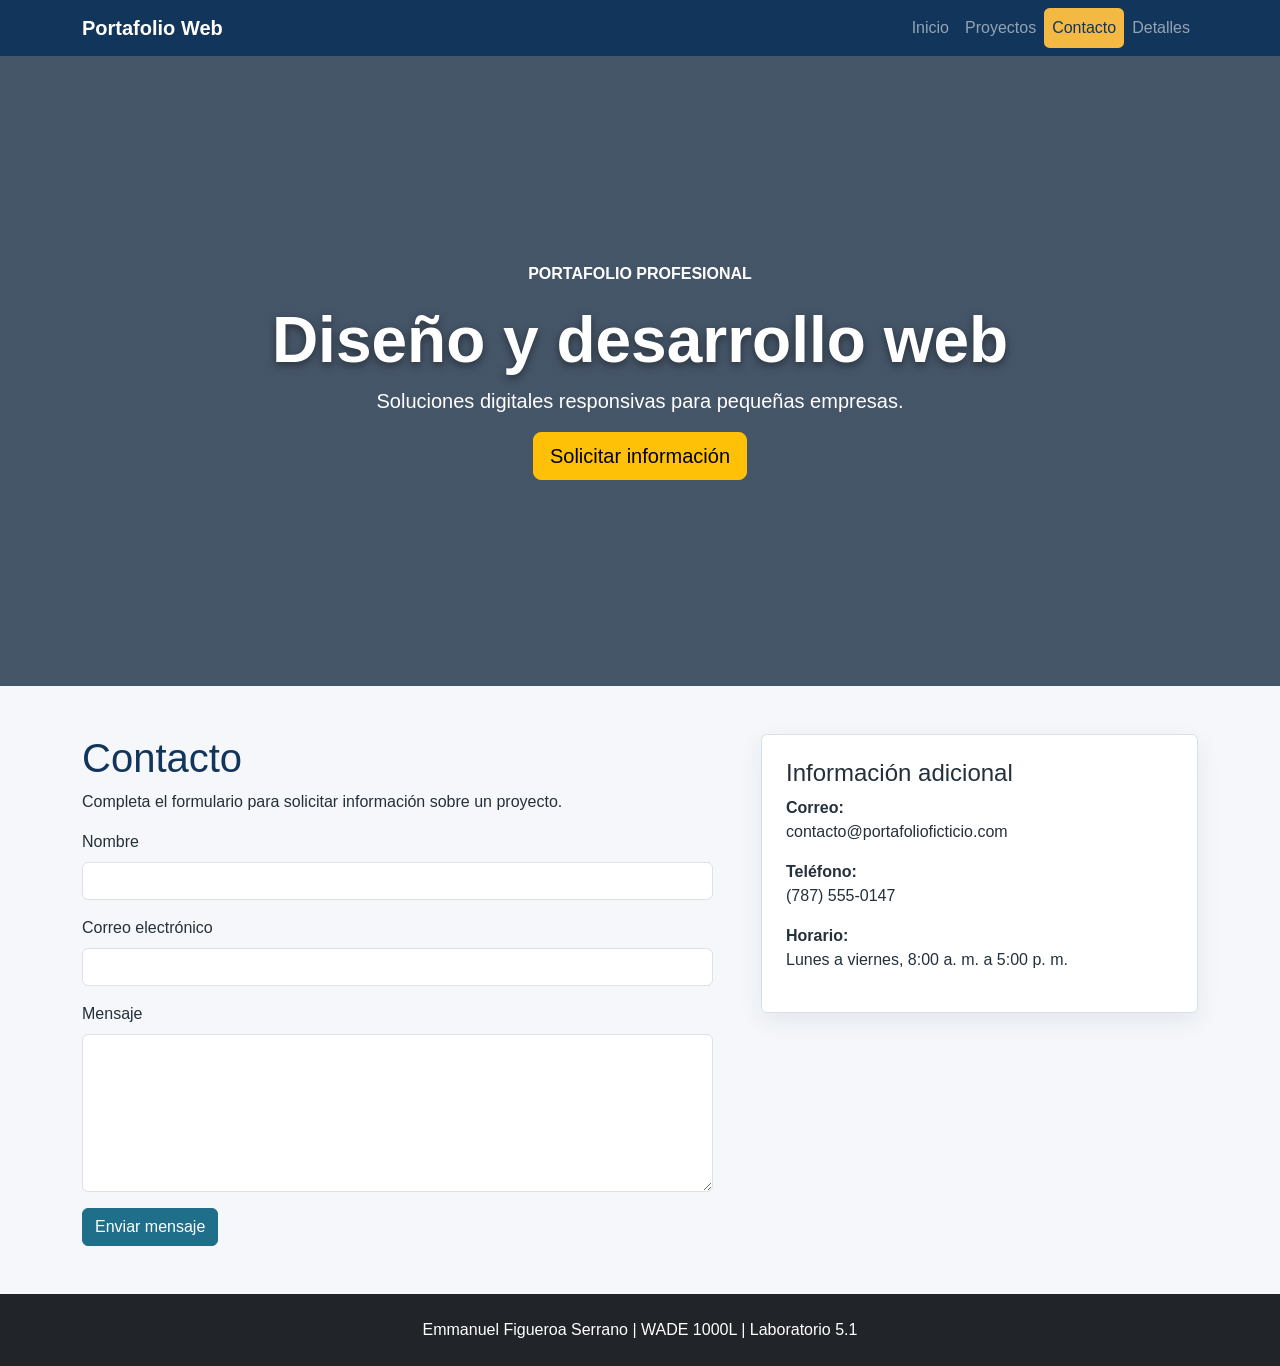
==== contacto.html @ 76f48e78 "WADE_1000L_Tarea_5.1" ====
<!DOCTYPE html>
<html lang="es">
<head>
  <meta charset="UTF-8">

  <!-- Permite que la página se adapte al ancho del dispositivo. -->
  <meta name="viewport" content="width=device-width, initial-scale=1.0">

  <meta name="description" content="Portafolio ficticio de desarrollo web">
  <meta name="author" content="Emmanuel Figueroa Serrano">

  <title>Contacto</title>

  <!-- Biblioteca Bootstrap. -->
  <link
    href="https://cdn.jsdelivr.net/npm/bootstrap@5.3.8/dist/css/bootstrap.min.css"
    rel="stylesheet"
    integrity="sha384-sRIl4kxILFvY47J16cr9ZwB07vP4J8+LH7qKQnuqkuIAvNWLzeN8tE5YBujZqJLB"
    crossorigin="anonymous"
  >

  <!-- Hoja de estilos personalizada. -->
  <link rel="stylesheet" href="css/estilos.css">
</head>

<body>
<!-- Barra de navegación creada con Bootstrap. -->
<nav class="navbar navbar-expand-lg navbar-dark bg-dark">
  <div class="container">
    <a class="navbar-brand" href="index.html">
      Portafolio Web
    </a>

    <!-- Botón que aparece en pantallas pequeñas. -->
    <button
      class="navbar-toggler"
      type="button"
      data-bs-toggle="collapse"
      data-bs-target="#navegacionPrincipal"
      aria-controls="navegacionPrincipal"
      aria-expanded="false"
      aria-label="Mostrar navegación"
    >
      <span class="navbar-toggler-icon"></span>
    </button>

    <!-- Enlaces principales del sitio. -->
    <div class="collapse navbar-collapse" id="navegacionPrincipal">
      <ul class="navbar-nav ms-auto">
        <li class="nav-item">
          <a
            class="nav-link" href="index.html">
          Inicio
        </a>
        </li>

        <li class="nav-item">
          <a class="nav-link" href="proyectos.html">
            Proyectos
          </a>
        </li>

        <li class="nav-link active"
            aria-current="page" href="contacto.html">
            Contacto
          </a>
        </li>
        <li class="nav-item">
          <a class="nav-link" href="detalles.html">
            Detalles
          </a>
        </li>
      </ul>
    </div>
  </div>
</nav>
  <!-- Encabezado principal con imagen de fondo. -->
<header class="hero-inicio d-flex align-items-center text-white">
  <div class="container text-center">
    <p class="text-uppercase fw-bold">Portafolio profesional</p>
    <h1 class="display-3 fw-bold">Diseño y desarrollo web</h1>
    <p class="lead">
      Soluciones digitales responsivas para pequeñas empresas.
    </p>

    <a href="contacto.html" class="btn btn-warning btn-lg">
      Solicitar información
    </a>
  </div>
</header>

<main class="container py-5">
  <div class="row g-5">
    <section class="col-12 col-lg-7">
      <h1>Contacto</h1>

      <p>
        Completa el formulario para solicitar información sobre un proyecto.
      </p>

      <!-- novalidate permite aplicar la validación visual de Bootstrap. -->
      <form class="needs-validation" novalidate>
        <div class="mb-3">
          <label for="nombre" class="form-label">
            Nombre
          </label>

          <input
            type="text"
            class="form-control"
            id="nombre"
            name="nombre"
            required
          >

          <div class="valid-feedback">
            Nombre válido.
          </div>

          <div class="invalid-feedback">
            Escribe tu nombre.
          </div>
        </div>

        <div class="mb-3">
          <label for="correo" class="form-label">
            Correo electrónico
          </label>

          <input
            type="email"
            class="form-control"
            id="correo"
            name="correo"
            required
          >

          <div class="valid-feedback">
            Correo válido.
          </div>

          <div class="invalid-feedback">
            Escribe un correo electrónico válido.
          </div>
        </div>

        <div class="mb-3">
          <label for="mensaje" class="form-label">
            Mensaje
          </label>

          <textarea
            class="form-control"
            id="mensaje"
            name="mensaje"
            rows="6"
            minlength="10"
            required
          ></textarea>

          <div class="valid-feedback">
            Mensaje válido.
          </div>

          <div class="invalid-feedback">
            Escribe un mensaje de al menos diez caracteres.
          </div>
        </div>

        <button type="submit" class="btn btn-primary">
          Enviar mensaje
        </button>
      </form>
    </section>

    <aside class="col-12 col-lg-5">
      <div class="informacion-contacto p-4 rounded">
        <h2 class="h4">Información adicional</h2>

        <p>
          <strong>Correo:</strong><br>
          contacto@portafolioficticio.com
        </p>

        <p>
          <strong>Teléfono:</strong><br>
          (787) 555-0147
        </p>

        <p>
          <strong>Horario:</strong><br>
          Lunes a viernes, 8:00 a. m. a 5:00 p. m.
        </p>
      </div>
    </aside>
  </div>
</main>

<footer class="bg-dark text-white text-center py-4">
  <div class="container">
    <p class="mb-0">
      Emmanuel Figueroa Serrano | WADE 1000L | Laboratorio 5.1
    </p>
  </div>
</footer>

  <!-- JavaScript de Bootstrap. -->
  <script
    src="https://cdn.jsdelivr.net/npm/bootstrap@5.3.8/dist/js/bootstrap.bundle.min.js"
    integrity="sha384-FKyoEForCGlyvwx9Hj09JcYn3nv7wiPVlz7YYwJrWVcXK/BmnVDxM+D2scQbITxI"
    crossorigin="anonymous">
  </script>

  <script src="js/validacion"></script>
</body>
</html>
---- css/estilos.css ----
/* Colores personalizados del proyecto. */
:root {
  --azul-principal: #12355b;
  --azul-secundario: #1f6f8b;
  --amarillo: #f4b942;
  --fondo-claro: #f5f7fa;
  --texto: #24303a;
  --blanco: #ffffff;
}

* {
  box-sizing: border-box;
}

html {
  scroll-behavior: smooth;
}

body {
  color: var(--texto);
  font-family: Arial, Helvetica, sans-serif;
  background-color: var(--fondo-claro);
}

/* Personalización de la navegación Bootstrap. */
.navbar {
  background-color: var(--azul-principal) !important;
}

.navbar-brand {
  font-weight: 700;
}

.nav-link {
  border-radius: 0.35rem;
}

.nav-link:hover,
.nav-link:focus,
.nav-link.active {
  color: var(--azul-principal) !important;
  background-color: var(--amarillo);
}

/* Encabezado con imagen de fondo solicitado en la rúbrica. */
.hero-inicio {
  min-height: 70vh;
  background:
    linear-gradient(rgba(10, 31, 55, 0.75), rgba(10, 31, 55, 0.75)),
    url("../imagenes/portada.jpg") center/cover no-repeat;
}

.hero-inicio h1 {
  text-shadow: 0 3px 8px rgba(0, 0, 0, 0.45);
}

h1,
h2,
h3 {
  color: var(--azul-principal);
}

.hero-inicio h1,
.hero-inicio p,
.seccion-contacto h2 {
  color: var(--blanco);
}

.btn-primary {
  color: var(--blanco);
  border-color: var(--azul-secundario);
  background-color: var(--azul-secundario);
}

.btn-primary:hover,
.btn-primary:focus {
  border-color: var(--azul-principal);
  background-color: var(--azul-principal);
}

.seccion-contacto {
  background-color: var(--azul-secundario);
}

.card {
  border: 0;
  transition: transform 0.2s ease, box-shadow 0.2s ease;
}

.card:hover {
  transform: translateY(-5px);
  box-shadow: 0 1rem 2rem rgba(18, 53, 91, 0.18) !important;
}

.card-img-top {
  height: 220px;
  object-fit: cover;
}

.proyecto-detalle,
.informacion-contacto {
  border: 1px solid #d8e0e7;
  background-color: var(--blanco);
  box-shadow: 0 0.5rem 1.5rem rgba(18, 53, 91, 0.08);
}

footer {
  margin-top: auto;
}

/* Ajustes adicionales para teléfonos. */
@media (max-width: 576px) {
  .hero-inicio {
    min-height: 60vh;
  }

  .hero-inicio h1 {
    font-size: 2.3rem;
  }

  .card-img-top {
    height: 190px;
  }
}
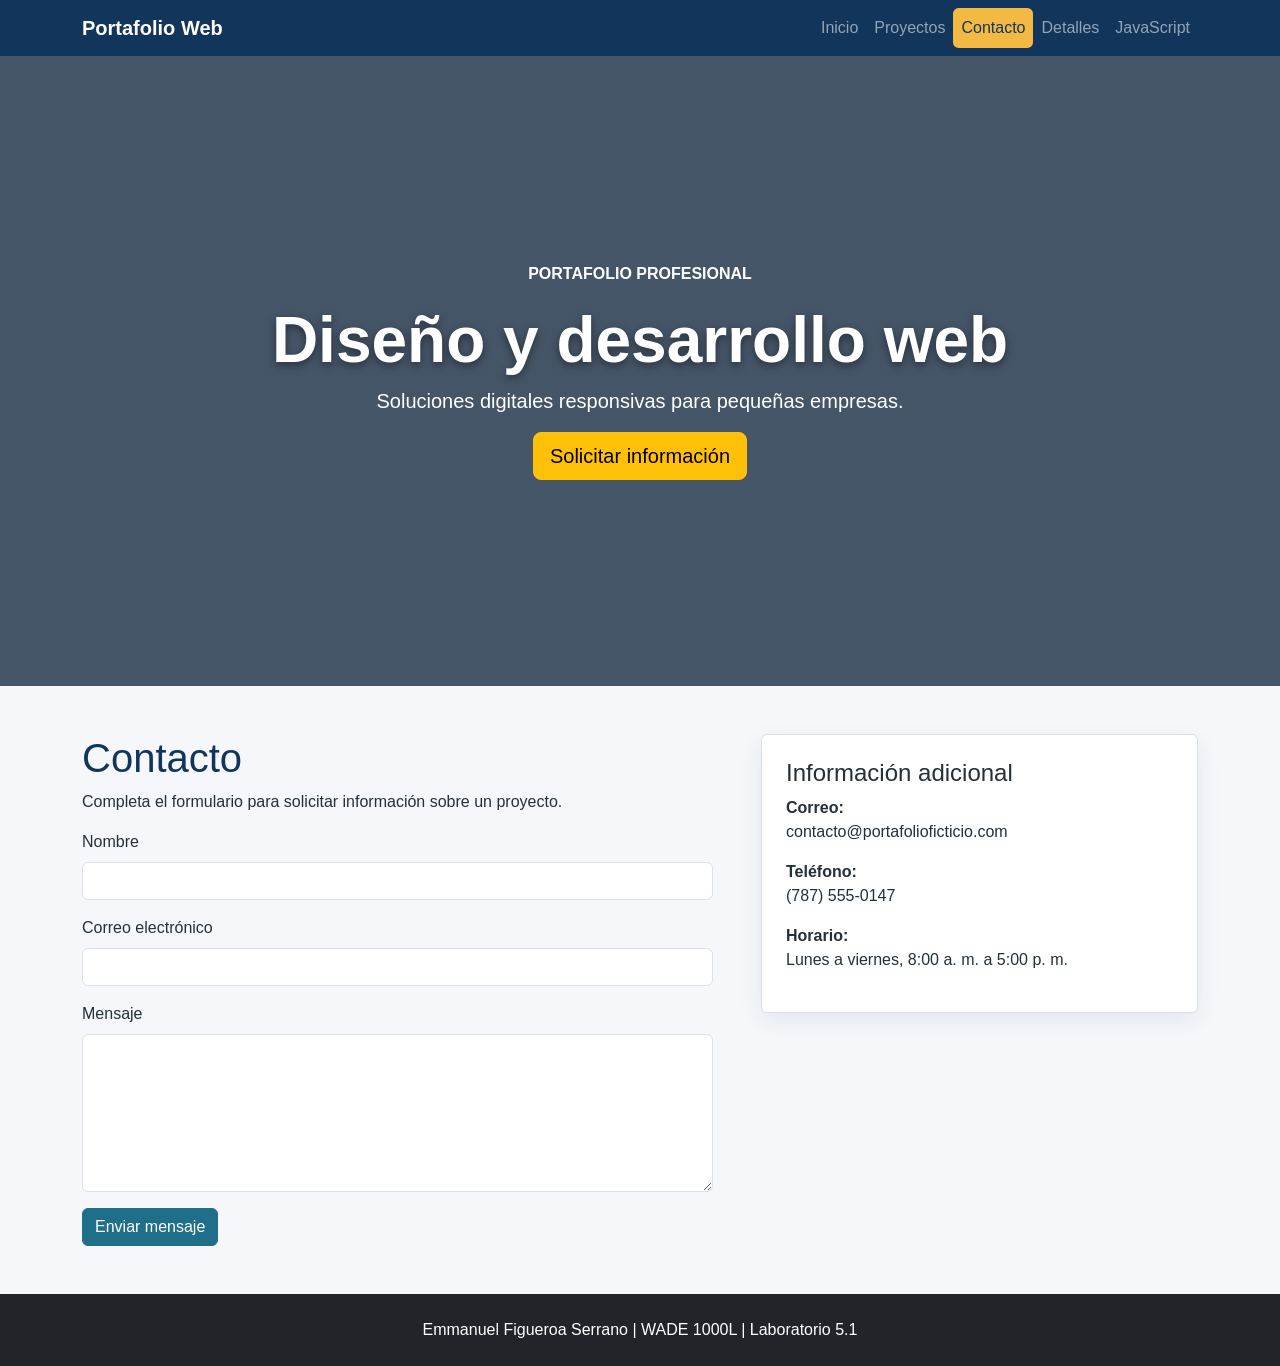
==== commit 5078858d: "Tarea_6.1" ====
--- a/contacto.html
+++ b/contacto.html
@@ -70,6 +70,11 @@
             Detalles
           </a>
         </li>
+        <li class="nav-item">
+          <a class="nav-link" href="laboratorio_js.html">
+            JavaScript
+          </a>
+        </li>
       </ul>
     </div>
   </div>
--- a/css/estilos.css
+++ b/css/estilos.css
@@ -6,6 +6,7 @@
   --fondo-claro: #f5f7fa;
   --texto: #24303a;
   --blanco: #ffffff;
+  --darkgrey: #A9A9A9;
 }
 
 * {
@@ -104,6 +105,41 @@
   box-shadow: 0 0.5rem 1.5rem rgba(18, 53, 91, 0.08);
 }
 
+/* Selector de ID aplicado a una sección única. */
+#acerca {
+  border-bottom: 5px solid var(--amarillo);
+  background-color: var(--darkgrey);
+}
+
+/* Selector de elemento. */
+body {
+  color: var(--texto);
+  font-family: Arial, Helvetica, sans-serif;
+  background-color: var(--fondo-claro);
+}
+
+/* Selector de clase. */
+.proyecto-detalle {
+  border: 1px solid #d8e0e7;
+  background-color: var(--blanco);
+}
+
+/* Selector de ID. */
+#acerca-de-mi {
+  border-bottom: 5px solid var(--amarillo);
+}
+
+/* Modelo de caja: contenido, relleno, borde y margen. */
+.servicio {
+  height: 100%;
+  margin: 0.5rem;
+  padding: 1.5rem;
+  border: 3px solid var(--azul-secundario);
+  border-radius: 0.75rem;
+  background-color: var(--blanco);
+  box-shadow: 0 0.5rem 1rem rgba(18, 53, 91, 0.12);
+}
+
 footer {
   margin-top: auto;
 }
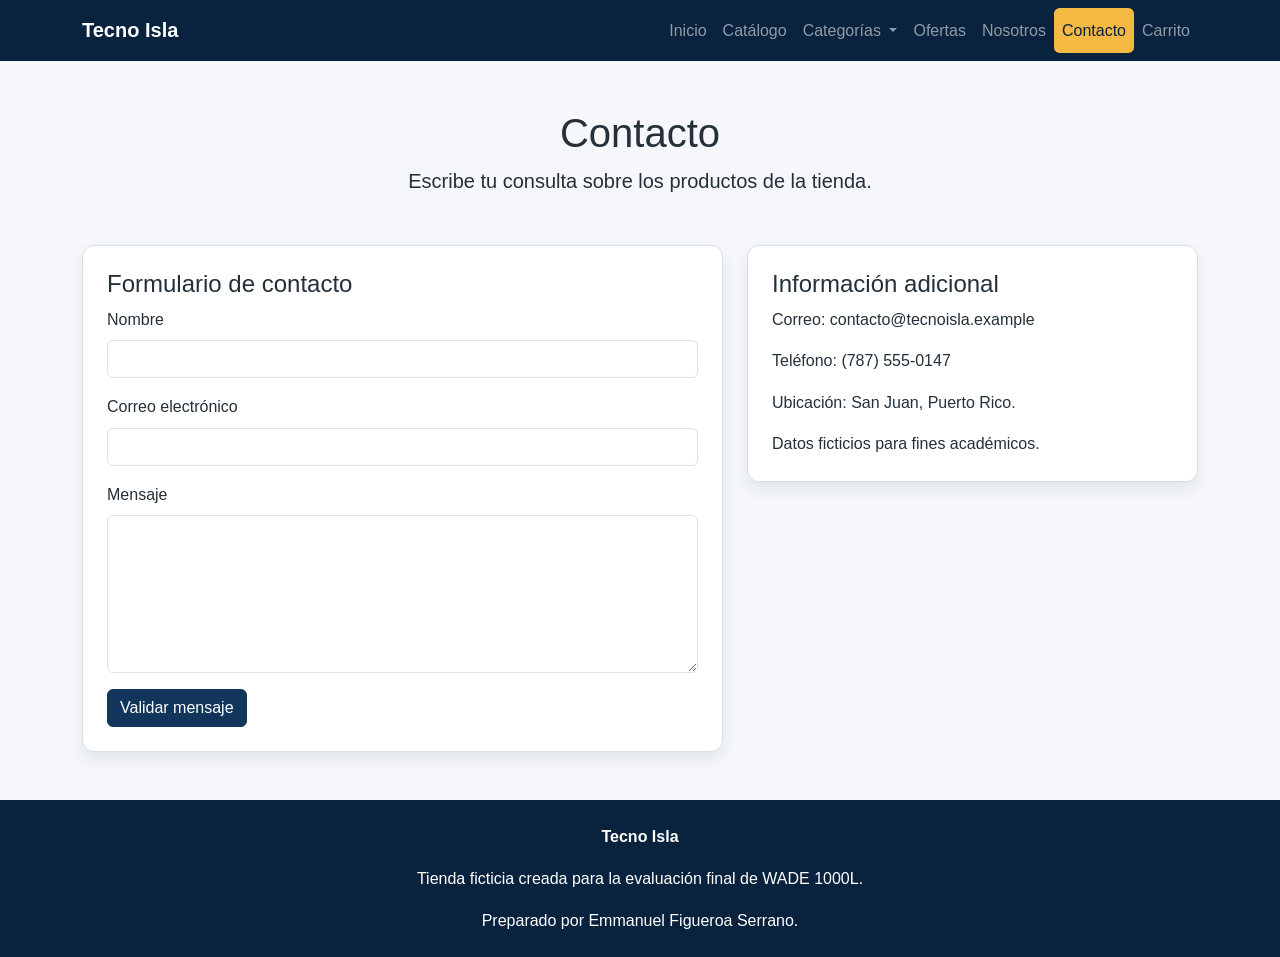
==== commit 9769ef2d: "WADE_1000L_Tarea_7.1" ====
--- a/contacto.html
+++ b/contacto.html
@@ -2,16 +2,17 @@
 <html lang="es">
 <head>
   <meta charset="UTF-8">
-
-  <!-- Permite que la página se adapte al ancho del dispositivo. -->
   <meta name="viewport" content="width=device-width, initial-scale=1.0">
 
-  <meta name="description" content="Portafolio ficticio de desarrollo web">
+  <meta
+    name="description"
+    content="Tecno Isla, tienda ficticia de accesorios tecnológicos."
+  >
   <meta name="author" content="Emmanuel Figueroa Serrano">
 
-  <title>Contacto</title>
-
-  <!-- Biblioteca Bootstrap. -->
+  <title>Contacto | Tecno Isla</title>
+
+  <!-- Bootstrap proporciona componentes y columnas responsivas. -->
   <link
     href="https://cdn.jsdelivr.net/npm/bootstrap@5.3.8/dist/css/bootstrap.min.css"
     rel="stylesheet"
@@ -19,203 +20,323 @@
     crossorigin="anonymous"
   >
 
-  <!-- Hoja de estilos personalizada. -->
+  <!-- Los estilos propios se cargan después de Bootstrap. -->
   <link rel="stylesheet" href="css/estilos.css">
+
+  <!-- defer ejecuta el archivo después de procesar el HTML. -->
+  <script src="js/tienda.js" defer></script>
+  <script src="js/validacion.js" defer></script>
 </head>
 
 <body>
-<!-- Barra de navegación creada con Bootstrap. -->
-<nav class="navbar navbar-expand-lg navbar-dark bg-dark">
-  <div class="container">
-    <a class="navbar-brand" href="index.html">
-      Portafolio Web
-    </a>
-
-    <!-- Botón que aparece en pantallas pequeñas. -->
-    <button
-      class="navbar-toggler"
-      type="button"
-      data-bs-toggle="collapse"
-      data-bs-target="#navegacionPrincipal"
-      aria-controls="navegacionPrincipal"
-      aria-expanded="false"
-      aria-label="Mostrar navegación"
+  <a class="enlace-salto" href="#contenido">
+    Saltar al contenido
+  </a>
+
+  <!-- header agrupa la identidad y la navegación de la tienda. -->
+  <header>
+    <nav
+      class="navbar navbar-expand-lg navbar-dark navegacion-tienda"
+      aria-label="Navegación principal"
     >
-      <span class="navbar-toggler-icon"></span>
-    </button>
-
-    <!-- Enlaces principales del sitio. -->
-    <div class="collapse navbar-collapse" id="navegacionPrincipal">
-      <ul class="navbar-nav ms-auto">
-        <li class="nav-item">
-          <a
-            class="nav-link" href="index.html">
-          Inicio
+      <div class="container">
+        <a class="navbar-brand fw-bold" href="index.html">
+          Tecno Isla
         </a>
-        </li>
-
-        <li class="nav-item">
-          <a class="nav-link" href="proyectos.html">
-            Proyectos
-          </a>
-        </li>
-
-        <li class="nav-link active"
-            aria-current="page" href="contacto.html">
-            Contacto
-          </a>
-        </li>
-        <li class="nav-item">
-          <a class="nav-link" href="detalles.html">
-            Detalles
-          </a>
-        </li>
-        <li class="nav-item">
-          <a class="nav-link" href="laboratorio_js.html">
-            JavaScript
-          </a>
-        </li>
-      </ul>
-    </div>
-  </div>
-</nav>
-  <!-- Encabezado principal con imagen de fondo. -->
-<header class="hero-inicio d-flex align-items-center text-white">
-  <div class="container text-center">
-    <p class="text-uppercase fw-bold">Portafolio profesional</p>
-    <h1 class="display-3 fw-bold">Diseño y desarrollo web</h1>
+
+        <button
+          class="navbar-toggler"
+          type="button"
+          data-bs-toggle="collapse"
+          data-bs-target="#menuPrincipal"
+          aria-controls="menuPrincipal"
+          aria-expanded="false"
+          aria-label="Mostrar navegación"
+        >
+          <span class="navbar-toggler-icon"></span>
+        </button>
+
+        <div class="collapse navbar-collapse" id="menuPrincipal">
+          <ul class="navbar-nav ms-auto">
+            <li class="nav-item">
+              <a
+                class="nav-link"
+                href="index.html"
+              >
+                Inicio
+              </a>
+            </li>
+
+            <li class="nav-item">
+              <a class="nav-link" href="catalogo.html">
+                Catálogo
+              </a>
+            </li>
+
+            <li class="nav-item dropdown">
+              <button
+                class="nav-link dropdown-toggle"
+                type="button"
+                data-bs-toggle="dropdown"
+                aria-expanded="false"
+              >
+                Categorías
+              </button>
+
+              <ul class="dropdown-menu">
+                <li>
+                  <a class="dropdown-item" href="audifonos.html">
+                    Audífonos
+                  </a>
+                </li>
+                <li>
+                  <a class="dropdown-item" href="teclados.html">
+                    Teclados
+                  </a>
+                </li>
+                <li>
+                  <a class="dropdown-item" href="ratones.html">
+                    Ratones
+                  </a>
+                </li>
+                <li>
+                  <a class="dropdown-item" href="monitores.html">
+                    Monitores
+                  </a>
+                </li>
+                <li>
+                  <a class="dropdown-item" href="accesorios.html">
+                    Accesorios
+                  </a>
+                </li>
+              </ul>
+            </li>
+
+            <li class="nav-item">
+              <a class="nav-link" href="ofertas.html">
+                Ofertas
+              </a>
+            </li>
+
+            <li class="nav-item">
+              <a class="nav-link" href="nosotros.html">
+                Nosotros
+              </a>
+            </li>
+
+            <li>
+               <a 
+                class="nav-link active"
+                aria-current="page"
+                href="contacto.html">
+                Contacto
+              </a>
+            </li>
+
+            <li class="nav-item">
+              <a class="nav-link" href="carrito.html">
+                Carrito
+              </a>
+            </li>
+          </ul>
+        </div>
+      </div>
+    </nav>
+  </header>
+
+  <main id="contenido" class="container py-5">
+  <header class="text-center mb-5">
+    <h1>Contacto</h1>
     <p class="lead">
-      Soluciones digitales responsivas para pequeñas empresas.
+      Escribe tu consulta sobre los productos de la tienda.
     </p>
-
-    <a href="contacto.html" class="btn btn-warning btn-lg">
-      Solicitar información
-    </a>
-  </div>
-</header>
-
-<main class="container py-5">
-  <div class="row g-5">
+  </header>
+
+  <div class="row g-4">
     <section class="col-12 col-lg-7">
-      <h1>Contacto</h1>
-
-      <p>
-        Completa el formulario para solicitar información sobre un proyecto.
-      </p>
-
-      <!-- novalidate permite aplicar la validación visual de Bootstrap. -->
-      <form class="needs-validation" novalidate>
-        <div class="mb-3">
-          <label for="nombre" class="form-label">
-            Nombre
-          </label>
-
-          <input
-            type="text"
-            class="form-control"
-            id="nombre"
-            name="nombre"
-            required
-          >
-
-          <div class="valid-feedback">
-            Nombre válido.
+      <div class="panel-tienda">
+        <h2 class="h4">Formulario de contacto</h2>
+
+        <!-- JavaScript valida los campos mientras el usuario escribe. -->
+        <form id="formulario-contacto" novalidate>
+          <div class="mb-3">
+            <label for="nombre" class="form-label">Nombre</label>
+
+            <input
+              type="text"
+              id="nombre"
+              name="nombre"
+              class="form-control"
+              autocomplete="name"
+              minlength="2"
+              maxlength="80"
+              aria-describedby="error-nombre"
+              required
+            >
+
+            <div
+              id="error-nombre"
+              class="invalid-feedback"
+              aria-live="polite"
+            ></div>
           </div>
 
-          <div class="invalid-feedback">
-            Escribe tu nombre.
+          <div class="mb-3">
+            <label for="correo" class="form-label">
+              Correo electrónico
+            </label>
+
+            <input
+              type="email"
+              id="correo"
+              name="correo"
+              class="form-control"
+              autocomplete="email"
+              maxlength="120"
+              aria-describedby="error-correo"
+              required
+            >
+
+            <div
+              id="error-correo"
+              class="invalid-feedback"
+              aria-live="polite"
+            ></div>
           </div>
+
+          <div class="mb-3">
+            <label for="mensaje" class="form-label">Mensaje</label>
+
+            <textarea
+              id="mensaje"
+              name="mensaje"
+              class="form-control"
+              rows="6"
+              minlength="10"
+              maxlength="1000"
+              aria-describedby="error-mensaje"
+              required
+            ></textarea>
+
+            <div
+              id="error-mensaje"
+              class="invalid-feedback"
+              aria-live="polite"
+            ></div>
+          </div>
+
+          <button type="submit" class="btn btn-primary">
+            Validar mensaje
+          </button>
+        </form>
+
+        <div
+          id="notificacion-contacto"
+          class="alert alert-success mt-3"
+          role="status"
+          hidden
+        >
+          Los datos son válidos. Esta demostración no envía el mensaje.
         </div>
-
-        <div class="mb-3">
-          <label for="correo" class="form-label">
-            Correo electrónico
-          </label>
-
-          <input
-            type="email"
-            class="form-control"
-            id="correo"
-            name="correo"
-            required
-          >
-
-          <div class="valid-feedback">
-            Correo válido.
-          </div>
-
-          <div class="invalid-feedback">
-            Escribe un correo electrónico válido.
-          </div>
-        </div>
-
-        <div class="mb-3">
-          <label for="mensaje" class="form-label">
-            Mensaje
-          </label>
-
-          <textarea
-            class="form-control"
-            id="mensaje"
-            name="mensaje"
-            rows="6"
-            minlength="10"
-            required
-          ></textarea>
-
-          <div class="valid-feedback">
-            Mensaje válido.
-          </div>
-
-          <div class="invalid-feedback">
-            Escribe un mensaje de al menos diez caracteres.
-          </div>
-        </div>
-
-        <button type="submit" class="btn btn-primary">
-          Enviar mensaje
-        </button>
-      </form>
+      </div>
     </section>
 
     <aside class="col-12 col-lg-5">
-      <div class="informacion-contacto p-4 rounded">
+      <div class="panel-tienda">
         <h2 class="h4">Información adicional</h2>
 
-        <p>
-          <strong>Correo:</strong><br>
-          contacto@portafolioficticio.com
-        </p>
-
-        <p>
-          <strong>Teléfono:</strong><br>
-          (787) 555-0147
-        </p>
-
-        <p>
-          <strong>Horario:</strong><br>
-          Lunes a viernes, 8:00 a. m. a 5:00 p. m.
-        </p>
+        <p>Correo: contacto@tecnoisla.example</p>
+        <p>Teléfono: (787) 555-0147</p>
+        <p>Ubicación: San Juan, Puerto Rico.</p>
+        <p class="mb-0">Datos ficticios para fines académicos.</p>
       </div>
     </aside>
   </div>
 </main>
 
-<footer class="bg-dark text-white text-center py-4">
-  <div class="container">
-    <p class="mb-0">
-      Emmanuel Figueroa Serrano | WADE 1000L | Laboratorio 5.1
-    </p>
+  <!-- template guarda una estructura que JavaScript puede copiar. -->
+<template id="plantilla-producto">
+  <div class="col-12 col-md-6 col-lg-4">
+    <article class="card tarjeta-producto h-100">
+      <img
+        class="card-img-top imagen-producto"
+        loading="lazy"
+      >
+
+      <div class="card-body d-flex flex-column">
+        <h2 class="card-title h5"></h2>
+        <p class="card-text"></p>
+        <p class="precio-producto"></p>
+
+        <button
+          type="button"
+          class="btn btn-primary mt-auto btn-detalles"
+        >
+          Ver detalles
+        </button>
+      </div>
+    </article>
   </div>
-</footer>
-
-  <!-- JavaScript de Bootstrap. -->
+</template>
+
+  <!-- Una misma ventana muestra los detalles del producto seleccionado. -->
+<div
+  class="modal fade"
+  id="modalProducto"
+  tabindex="-1"
+  aria-labelledby="tituloModalProducto"
+  aria-hidden="true"
+>
+  <div class="modal-dialog modal-dialog-centered">
+    <div class="modal-content">
+      <div class="modal-header">
+        <h2 class="modal-title fs-5" id="tituloModalProducto">
+          Detalles del producto
+        </h2>
+
+        <button
+          type="button"
+          class="btn-close"
+          data-bs-dismiss="modal"
+          aria-label="Cerrar detalles"
+        ></button>
+      </div>
+
+      <div class="modal-body">
+        <p id="descripcionModalProducto"></p>
+        <p id="precioModalProducto" class="precio-producto"></p>
+        <p class="small text-secondary mb-0">
+          Producto y precio ficticios para fines académicos.
+        </p>
+      </div>
+
+      <div class="modal-footer">
+        <button
+          type="button"
+          class="btn btn-secondary"
+          data-bs-dismiss="modal"
+        >
+          Cerrar
+        </button>
+      </div>
+    </div>
+  </div>
+</div>
+
+  <!-- footer contiene información final sobre el proyecto. -->
+  <footer class="pie-tienda py-4">
+    <div class="container text-center">
+      <p class="fw-bold">Tecno Isla</p>
+      <p>Tienda ficticia creada para la evaluación final de WADE 1000L.</p>
+      <p class="mb-0">Preparado por Emmanuel Figueroa Serrano.</p>
+    </div>
+  </footer>
+
+  <!-- Permite abrir el menú móvil y el desplegable de categorías. -->
   <script
     src="https://cdn.jsdelivr.net/npm/bootstrap@5.3.8/dist/js/bootstrap.bundle.min.js"
     integrity="sha384-FKyoEForCGlyvwx9Hj09JcYn3nv7wiPVlz7YYwJrWVcXK/BmnVDxM+D2scQbITxI"
     crossorigin="anonymous">
   </script>
-
-  <script src="js/validacion"></script>
 </body>
 </html>
--- a/css/estilos.css
+++ b/css/estilos.css
@@ -1,160 +1,217 @@
-/* Colores personalizados del proyecto. */
+/* Paleta de colores de Tecno Isla. */
 :root {
-  --azul-principal: #12355b;
-  --azul-secundario: #1f6f8b;
+  --azul: #12355b;
+  --azul-oscuro: #09223d;
   --amarillo: #f4b942;
-  --fondo-claro: #f5f7fa;
+  --fondo: #f5f7fa;
   --texto: #24303a;
   --blanco: #ffffff;
-  --darkgrey: #A9A9A9;
-}
-
+}
+
+/* Incluye relleno y borde dentro del ancho del elemento. */
 * {
   box-sizing: border-box;
 }
 
-html {
-  scroll-behavior: smooth;
-}
-
+/* Selector de elemento. */
 body {
+  min-height: 100vh;
+  display: flex;
+  flex-direction: column;
+  margin: 0;
   color: var(--texto);
   font-family: Arial, Helvetica, sans-serif;
-  background-color: var(--fondo-claro);
-}
-
-/* Personalización de la navegación Bootstrap. */
-.navbar {
-  background-color: var(--azul-principal) !important;
-}
-
-.navbar-brand {
-  font-weight: 700;
-}
-
-.nav-link {
+  line-height: 1.6;
+  background-color: var(--fondo);
+}
+
+/* Selector de ID. */
+#contenido {
+  flex: 1;
+}
+
+/* Selector de clase. */
+.navegacion-tienda {
+  background-color: var(--azul-oscuro);
+}
+
+.navegacion-tienda .nav-link {
+  padding: 0.6rem 0.8rem;
   border-radius: 0.35rem;
 }
 
-.nav-link:hover,
-.nav-link:focus,
-.nav-link.active {
-  color: var(--azul-principal) !important;
+.navegacion-tienda .nav-link.active {
+  color: var(--azul-oscuro);
   background-color: var(--amarillo);
 }
 
-/* Encabezado con imagen de fondo solicitado en la rúbrica. */
-.hero-inicio {
-  min-height: 70vh;
-  background:
-    linear-gradient(rgba(10, 31, 55, 0.75), rgba(10, 31, 55, 0.75)),
-    url("../imagenes/portada.jpg") center/cover no-repeat;
-}
-
-.hero-inicio h1 {
-  text-shadow: 0 3px 8px rgba(0, 0, 0, 0.45);
-}
-
-h1,
-h2,
-h3 {
-  color: var(--azul-principal);
-}
-
-.hero-inicio h1,
-.hero-inicio p,
-.seccion-contacto h2 {
+.navegacion-tienda .nav-link:hover,
+.navegacion-tienda .nav-link:focus-visible {
+  color: var(--amarillo);
+}
+
+.navegacion-tienda .nav-link.active:hover,
+.navegacion-tienda .nav-link.active:focus-visible {
+  color: var(--azul-oscuro);
+}
+
+.presentacion-tienda {
+  background-color: #e6eef7;
+}
+
+.presentacion-tienda h1 {
+  color: var(--azul);
+}
+
+.presentacion-tienda .lead {
+  max-width: 650px;
+  margin: 1rem auto 1.5rem;
+}
+
+.btn-primary {
+  --bs-btn-bg: var(--azul);
+  --bs-btn-border-color: var(--azul);
+  --bs-btn-hover-bg: var(--azul-oscuro);
+  --bs-btn-hover-border-color: var(--azul-oscuro);
+  --bs-btn-active-bg: var(--azul-oscuro);
+  --bs-btn-active-border-color: var(--azul-oscuro);
+}
+
+.pie-tienda {
   color: var(--blanco);
-}
-
-.btn-primary {
+  background-color: var(--azul-oscuro);
+}
+
+/* Enlace accesible que aparece al navegar con el teclado. */
+.enlace-salto {
+  position: absolute;
+  top: 0.5rem;
+  left: 0.5rem;
+  z-index: 1100;
+  padding: 0.75rem;
+  color: var(--azul-oscuro);
+  background-color: var(--blanco);
+  transform: translateY(-200%);
+}
+
+.enlace-salto:focus {
+  transform: translateY(0);
+}
+
+/* Mantiene una altura uniforme en las imágenes del carrusel. */
+.imagen-carrusel {
+  height: 440px;
+  object-fit: cover;
+}
+
+/* Fondo oscuro para facilitar la lectura sobre las imágenes. */
+.carousel-caption {
+  right: 12%;
+  left: 12%;
+  bottom: 2rem;
+  padding: 1rem;
+  border-radius: 0.75rem;
+  background-color: rgba(9, 34, 61, 0.9);
+}
+
+.carousel-caption h3 {
   color: var(--blanco);
-  border-color: var(--azul-secundario);
-  background-color: var(--azul-secundario);
-}
-
-.btn-primary:hover,
-.btn-primary:focus {
-  border-color: var(--azul-principal);
-  background-color: var(--azul-principal);
-}
-
-.seccion-contacto {
-  background-color: var(--azul-secundario);
-}
-
-.card {
-  border: 0;
-  transition: transform 0.2s ease, box-shadow 0.2s ease;
-}
-
-.card:hover {
-  transform: translateY(-5px);
-  box-shadow: 0 1rem 2rem rgba(18, 53, 91, 0.18) !important;
-}
-
-.card-img-top {
+}
+
+/* Fondo para distinguir los controles sobre imágenes claras. */
+.carousel-control-prev-icon,
+.carousel-control-next-icon {
+  padding: 1.25rem;
+  border-radius: 50%;
+  background-color: var(--azul-oscuro);
+}
+
+@media (max-width: 576px) {
+  .imagen-carrusel {
+    height: 360px;
+  }
+
+  .carousel-caption {
+    bottom: 1rem;
+    padding: 0.75rem;
+  }
+
+  .carousel-caption h3 {
+    font-size: 1.25rem;
+  }
+
+  .carousel-caption p {
+    font-size: 0.9rem;
+  }
+}
+
+/* Modelo de caja aplicado a las tarjetas de productos. */
+.tarjeta-producto {
+  padding: 0.5rem;
+  border: 2px solid #d8e0e7;
+  border-radius: 0.75rem;
+  background-color: var(--blanco);
+  transition:
+    transform 0.2s ease,
+    border-color 0.2s ease,
+    box-shadow 0.2s ease;
+}
+
+.imagen-producto {
   height: 220px;
   object-fit: cover;
-}
-
-.proyecto-detalle,
-.informacion-contacto {
+  border-radius: 0.5rem;
+}
+
+.precio-producto {
+  color: var(--azul);
+  font-size: 1.25rem;
+  font-weight: 700;
+}
+
+/* JavaScript añade esta clase al interactuar con la tarjeta. */
+.tarjeta-producto.producto-resaltado {
+  transform: translateY(-5px);
+  border-color: var(--amarillo);
+  box-shadow: 0 0.75rem 1.5rem rgba(9, 34, 61, 0.18);
+}
+
+/* Respeta la preferencia del usuario de reducir las animaciones. */
+@media (prefers-reduced-motion: reduce) {
+  .tarjeta-producto {
+    transition: none;
+  }
+
+  .tarjeta-producto.producto-resaltado {
+    transform: none;
+  }
+}
+
+/* Contenedores reutilizables: relleno, borde y margen. */
+.panel-tienda {
+  padding: 1.5rem;
   border: 1px solid #d8e0e7;
-  background-color: var(--blanco);
-  box-shadow: 0 0.5rem 1.5rem rgba(18, 53, 91, 0.08);
-}
-
-/* Selector de ID aplicado a una sección única. */
-#acerca {
-  border-bottom: 5px solid var(--amarillo);
-  background-color: var(--darkgrey);
-}
-
-/* Selector de elemento. */
-body {
-  color: var(--texto);
-  font-family: Arial, Helvetica, sans-serif;
-  background-color: var(--fondo-claro);
-}
-
-/* Selector de clase. */
-.proyecto-detalle {
-  border: 1px solid #d8e0e7;
-  background-color: var(--blanco);
-}
-
-/* Selector de ID. */
-#acerca-de-mi {
-  border-bottom: 5px solid var(--amarillo);
-}
-
-/* Modelo de caja: contenido, relleno, borde y margen. */
-.servicio {
-  height: 100%;
-  margin: 0.5rem;
-  padding: 1.5rem;
-  border: 3px solid var(--azul-secundario);
   border-radius: 0.75rem;
   background-color: var(--blanco);
-  box-shadow: 0 0.5rem 1rem rgba(18, 53, 91, 0.12);
-}
-
-footer {
-  margin-top: auto;
-}
-
-/* Ajustes adicionales para teléfonos. */
+  box-shadow: 0 0.5rem 1rem rgba(9, 34, 61, 0.08);
+}
+
+/* Hace visible el foco al recorrer los controles con el teclado. */
+a:focus-visible,
+button:focus-visible {
+  outline: 3px solid var(--amarillo);
+  outline-offset: 3px;
+}
+
+/* Mantiene identificable la categoría seleccionada. */
+.dropdown-item.active,
+.dropdown-item:active {
+  color: var(--azul-oscuro);
+  background-color: var(--amarillo);
+}
+
 @media (max-width: 576px) {
-  .hero-inicio {
-    min-height: 60vh;
-  }
-
-  .hero-inicio h1 {
-    font-size: 2.3rem;
-  }
-
-  .card-img-top {
-    height: 190px;
+  .panel-tienda {
+    padding: 1rem;
   }
 }
